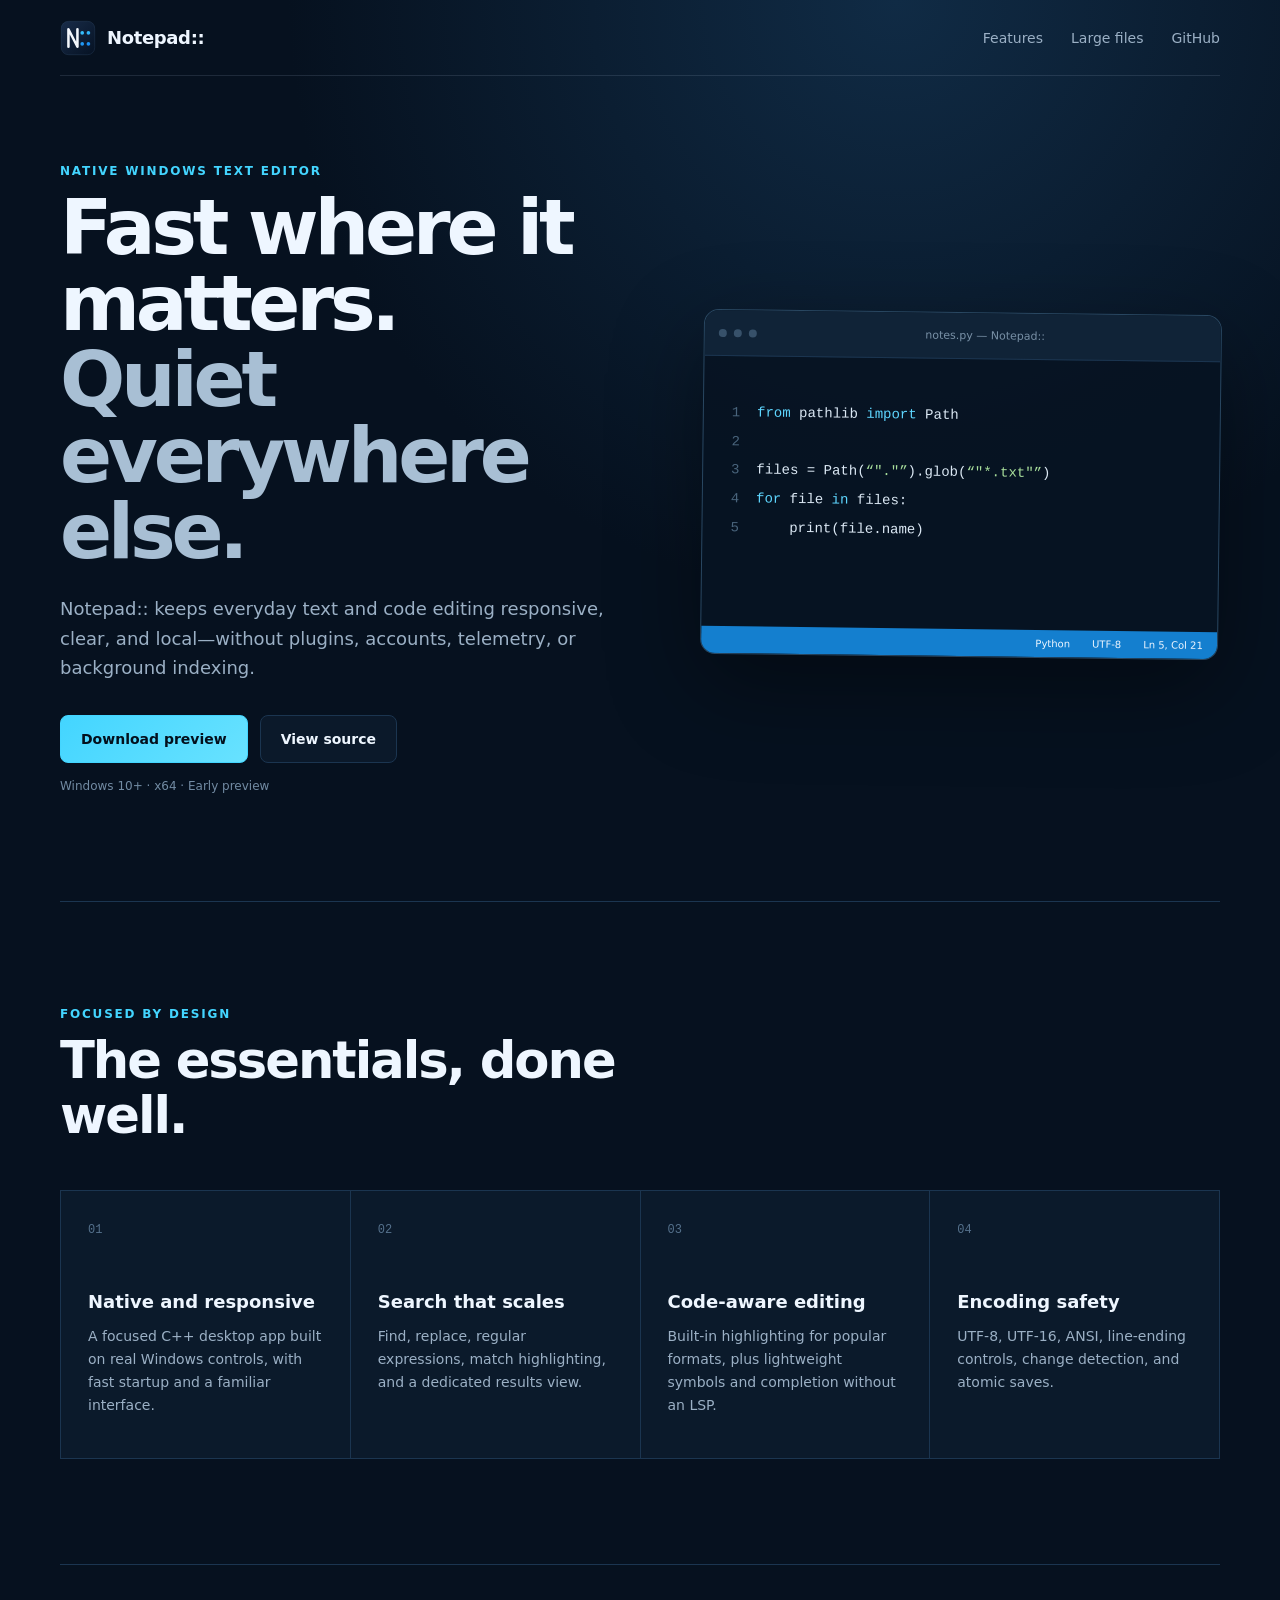
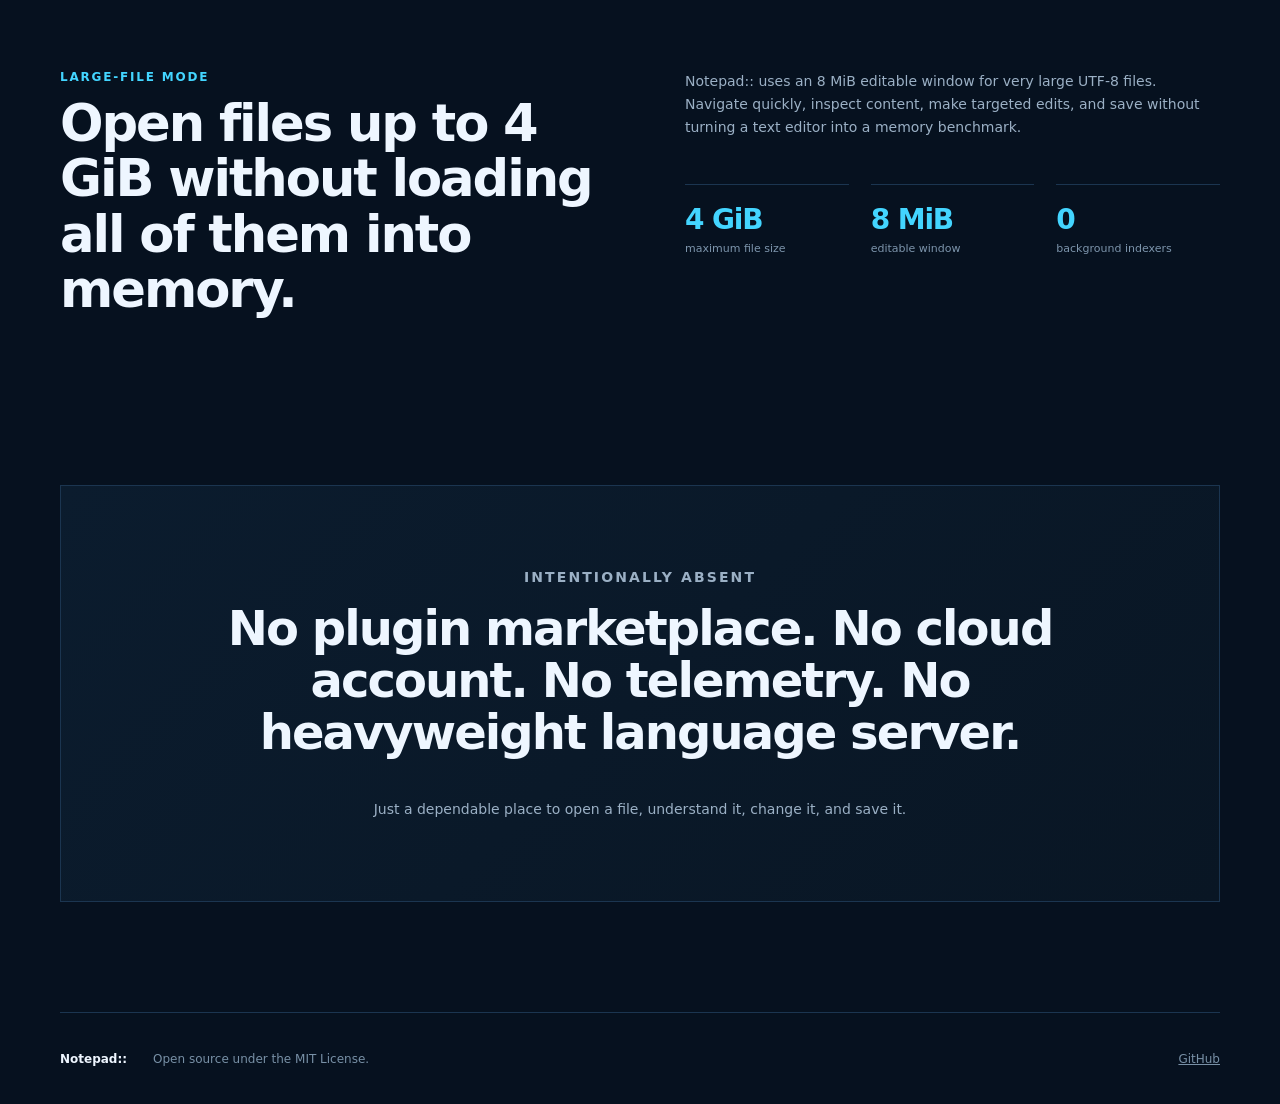
==== site/index.html @ c7d8ff32 "docs: publish Notepad Colon website" ====
<!doctype html>
<html lang="en">
<head>
  <meta charset="utf-8">
  <meta name="viewport" content="width=device-width, initial-scale=1">
  <meta name="description" content="Notepad:: is a fast, focused native text and code editor for Windows.">
  <meta name="theme-color" content="#081525">
  <title>Notepad:: — A fast, focused editor for Windows</title>
  <link rel="icon" href="assets/notepad-colon-icon.svg" type="image/svg+xml">
  <link rel="stylesheet" href="styles.css">
</head>
<body>
  <header class="site-header">
    <a class="brand" href="#top" aria-label="Notepad Colon home">
      <img src="assets/notepad-colon-icon.svg" alt="" width="36" height="36">
      <span>Notepad::</span>
    </a>
    <nav aria-label="Primary navigation">
      <a href="#features">Features</a>
      <a href="#large-files">Large files</a>
      <a href="https://github.com/mwfl/notepad-colon">GitHub</a>
    </nav>
  </header>

  <main id="top">
    <section class="hero">
      <div class="hero-copy">
        <p class="eyebrow">Native Windows text editor</p>
        <h1>Fast where it matters.<br><span>Quiet everywhere else.</span></h1>
        <p class="lede">Notepad:: keeps everyday text and code editing responsive, clear, and local—without plugins, accounts, telemetry, or background indexing.</p>
        <div class="actions">
          <a class="button primary" href="https://github.com/mwfl/notepad-colon/releases/tag/v0.1.0-beta.1">Download preview</a>
          <a class="button secondary" href="https://github.com/mwfl/notepad-colon">View source</a>
        </div>
        <p class="platform">Windows 10+ · x64 · Early preview</p>
      </div>
      <div class="editor-card" aria-label="Notepad Colon product highlights">
        <div class="window-bar"><i></i><i></i><i></i><span>notes.py — Notepad::</span></div>
        <pre aria-hidden="true"><code><b>1</b>  <em>from</em> pathlib <em>import</em> Path
<b>2</b>
<b>3</b>  files = Path(<q>"."</q>).glob(<q>"*.txt"</q>)
<b>4</b>  <em>for</em> file <em>in</em> files:
<b>5</b>      print(file.name)</code></pre>
        <div class="status"><span>Python</span><span>UTF-8</span><span>Ln 5, Col 21</span></div>
      </div>
    </section>

    <section class="features" id="features" aria-labelledby="features-title">
      <div class="section-heading">
        <p class="eyebrow">Focused by design</p>
        <h2 id="features-title">The essentials, done well.</h2>
      </div>
      <div class="feature-grid">
        <article><span>01</span><h3>Native and responsive</h3><p>A focused C++ desktop app built on real Windows controls, with fast startup and a familiar interface.</p></article>
        <article><span>02</span><h3>Search that scales</h3><p>Find, replace, regular expressions, match highlighting, and a dedicated results view.</p></article>
        <article><span>03</span><h3>Code-aware editing</h3><p>Built-in highlighting for popular formats, plus lightweight symbols and completion without an LSP.</p></article>
        <article><span>04</span><h3>Encoding safety</h3><p>UTF-8, UTF-16, ANSI, line-ending controls, change detection, and atomic saves.</p></article>
      </div>
    </section>

    <section class="large-files" id="large-files">
      <div>
        <p class="eyebrow">Large-file mode</p>
        <h2>Open files up to 4 GiB without loading all of them into memory.</h2>
      </div>
      <div class="large-file-copy">
        <p>Notepad:: uses an 8 MiB editable window for very large UTF-8 files. Navigate quickly, inspect content, make targeted edits, and save without turning a text editor into a memory benchmark.</p>
        <dl>
          <div><dt>4 GiB</dt><dd>maximum file size</dd></div>
          <div><dt>8 MiB</dt><dd>editable window</dd></div>
          <div><dt>0</dt><dd>background indexers</dd></div>
        </dl>
      </div>
    </section>

    <section class="promise">
      <p class="eyebrow">Intentionally absent</p>
      <h2>No plugin marketplace. No cloud account. No telemetry. No heavyweight language server.</h2>
      <p>Just a dependable place to open a file, understand it, change it, and save it.</p>
    </section>
  </main>

  <footer>
    <span>Notepad::</span>
    <span>Open source under the MIT License.</span>
    <a href="https://github.com/mwfl/notepad-colon">GitHub</a>
  </footer>
</body>
</html>
---- site/styles.css ----
:root {
  color-scheme: dark;
  --bg: #06111f;
  --panel: #0b1a2b;
  --line: #1b3550;
  --text: #eef6ff;
  --muted: #9bb0c5;
  --accent: #43d5ff;
  --accent-2: #1689f4;
  font-family: Inter, "Segoe UI", system-ui, sans-serif;
}

* { box-sizing: border-box; }
html { scroll-behavior: smooth; }
body { margin: 0; background: radial-gradient(circle at 70% 0, #102b45 0, var(--bg) 38rem); color: var(--text); }
a { color: inherit; }
.site-header, main, footer { width: min(1160px, calc(100% - 40px)); margin-inline: auto; }
.site-header { min-height: 76px; display: flex; align-items: center; justify-content: space-between; border-bottom: 1px solid rgba(155,176,197,.16); }
.brand { display: flex; align-items: center; gap: 11px; text-decoration: none; font-size: 18px; font-weight: 700; letter-spacing: -.02em; }
.brand img { border-radius: 9px; }
nav { display: flex; gap: 28px; }
nav a { color: var(--muted); text-decoration: none; font-size: 14px; }
nav a:hover, footer a:hover { color: var(--accent); }
.hero { min-height: 650px; display: grid; grid-template-columns: 1.05fr .95fr; align-items: center; gap: 70px; padding: 88px 0 96px; }
.eyebrow { color: var(--accent); text-transform: uppercase; letter-spacing: .15em; font-size: 12px; font-weight: 700; }
h1, h2, h3, p { margin-top: 0; }
h1 { margin-bottom: 24px; font-size: clamp(48px, 6vw, 78px); line-height: .99; letter-spacing: -.055em; }
h1 span { color: #a8bfd4; }
.lede { max-width: 650px; color: var(--muted); font-size: 18px; line-height: 1.65; }
.actions { display: flex; gap: 12px; margin-top: 32px; }
.button { display: inline-flex; align-items: center; justify-content: center; min-height: 48px; padding: 0 20px; border: 1px solid var(--line); border-radius: 8px; text-decoration: none; font-size: 14px; font-weight: 700; }
.button.primary { color: #03101d; border-color: var(--accent); background: linear-gradient(135deg, var(--accent), #68e2ff); }
.button.secondary { background: rgba(13,29,47,.72); }
.button:hover { transform: translateY(-1px); filter: brightness(1.06); }
.platform { margin-top: 16px; color: #728ba3; font-size: 12px; }
.editor-card { overflow: hidden; border: 1px solid #294761; border-radius: 15px; background: rgba(7,20,34,.94); box-shadow: 0 30px 90px rgba(0,0,0,.4); transform: rotate(.7deg); }
.window-bar { height: 46px; display: flex; align-items: center; gap: 7px; padding: 0 14px; background: #102337; border-bottom: 1px solid var(--line); color: #7890a6; font-size: 11px; }
.window-bar i { width: 8px; height: 8px; border-radius: 50%; background: #37516a; }
.window-bar span { margin-left: auto; margin-right: auto; }
pre { min-height: 270px; margin: 0; padding: 42px 28px; color: #dce9f5; font: 14px/2.05 Consolas, monospace; }
pre b { color: #49647c; font-weight: 400; } pre em { color: #5ed6ff; font-style: normal; } pre q { color: #a9df9c; }
.status { display: flex; justify-content: flex-end; gap: 22px; padding: 8px 14px; background: #147fcf; font-size: 10px; }
.features { padding: 105px 0; border-top: 1px solid var(--line); }
.section-heading { max-width: 560px; margin-bottom: 46px; }
h2 { font-size: clamp(34px, 4vw, 53px); line-height: 1.08; letter-spacing: -.04em; }
.feature-grid { display: grid; grid-template-columns: repeat(4, 1fr); gap: 1px; background: var(--line); border: 1px solid var(--line); }
.feature-grid article { min-height: 265px; padding: 27px; background: var(--panel); }
.feature-grid article > span { color: #55718c; font: 12px Consolas, monospace; }
h3 { margin: 54px 0 13px; font-size: 18px; }
.feature-grid p, .large-file-copy > p, .promise > p { color: var(--muted); line-height: 1.65; font-size: 14px; }
.large-files { display: grid; grid-template-columns: 1fr 1fr; gap: 90px; padding: 105px 0; border-top: 1px solid var(--line); }
dl { display: grid; grid-template-columns: repeat(3, 1fr); gap: 22px; margin: 45px 0 0; }
dl div { border-top: 1px solid var(--line); padding-top: 18px; }
dt { color: var(--accent); font-size: 28px; font-weight: 700; letter-spacing: -.04em; }
dd { margin: 6px 0 0; color: #7d95ac; font-size: 11px; }
.promise { margin: 20px 0 110px; padding: 80px; border: 1px solid var(--line); background: linear-gradient(135deg, #0b1c2e, #091624); text-align: center; }
.promise h2 { max-width: 900px; margin-inline: auto; font-size: clamp(30px, 4vw, 48px); }
.promise > p:last-child { margin-bottom: 0; }
footer { min-height: 92px; display: flex; align-items: center; gap: 26px; border-top: 1px solid var(--line); color: #7890a6; font-size: 12px; }
footer span:first-child { color: var(--text); font-weight: 700; } footer a { margin-left: auto; }

@media (max-width: 850px) {
  .hero { grid-template-columns: 1fr; gap: 52px; padding-top: 70px; }
  .feature-grid { grid-template-columns: 1fr 1fr; }
  .large-files { grid-template-columns: 1fr; gap: 30px; }
  .promise { padding: 55px 28px; }
}

@media (max-width: 560px) {
  .site-header, main, footer { width: min(100% - 28px, 1160px); }
  nav a:not(:last-child) { display: none; }
  h1 { font-size: 45px; }
  .actions { align-items: stretch; flex-direction: column; }
  .feature-grid { grid-template-columns: 1fr; }
  .feature-grid article { min-height: 210px; }
  .editor-card { transform: none; }
  pre { padding: 30px 18px; font-size: 11px; }
  dl { gap: 12px; }
  dt { font-size: 22px; }
  footer { flex-wrap: wrap; padding: 24px 0; } footer a { margin-left: 0; }
}

@media (prefers-reduced-motion: reduce) { html { scroll-behavior: auto; } .button:hover { transform: none; } }
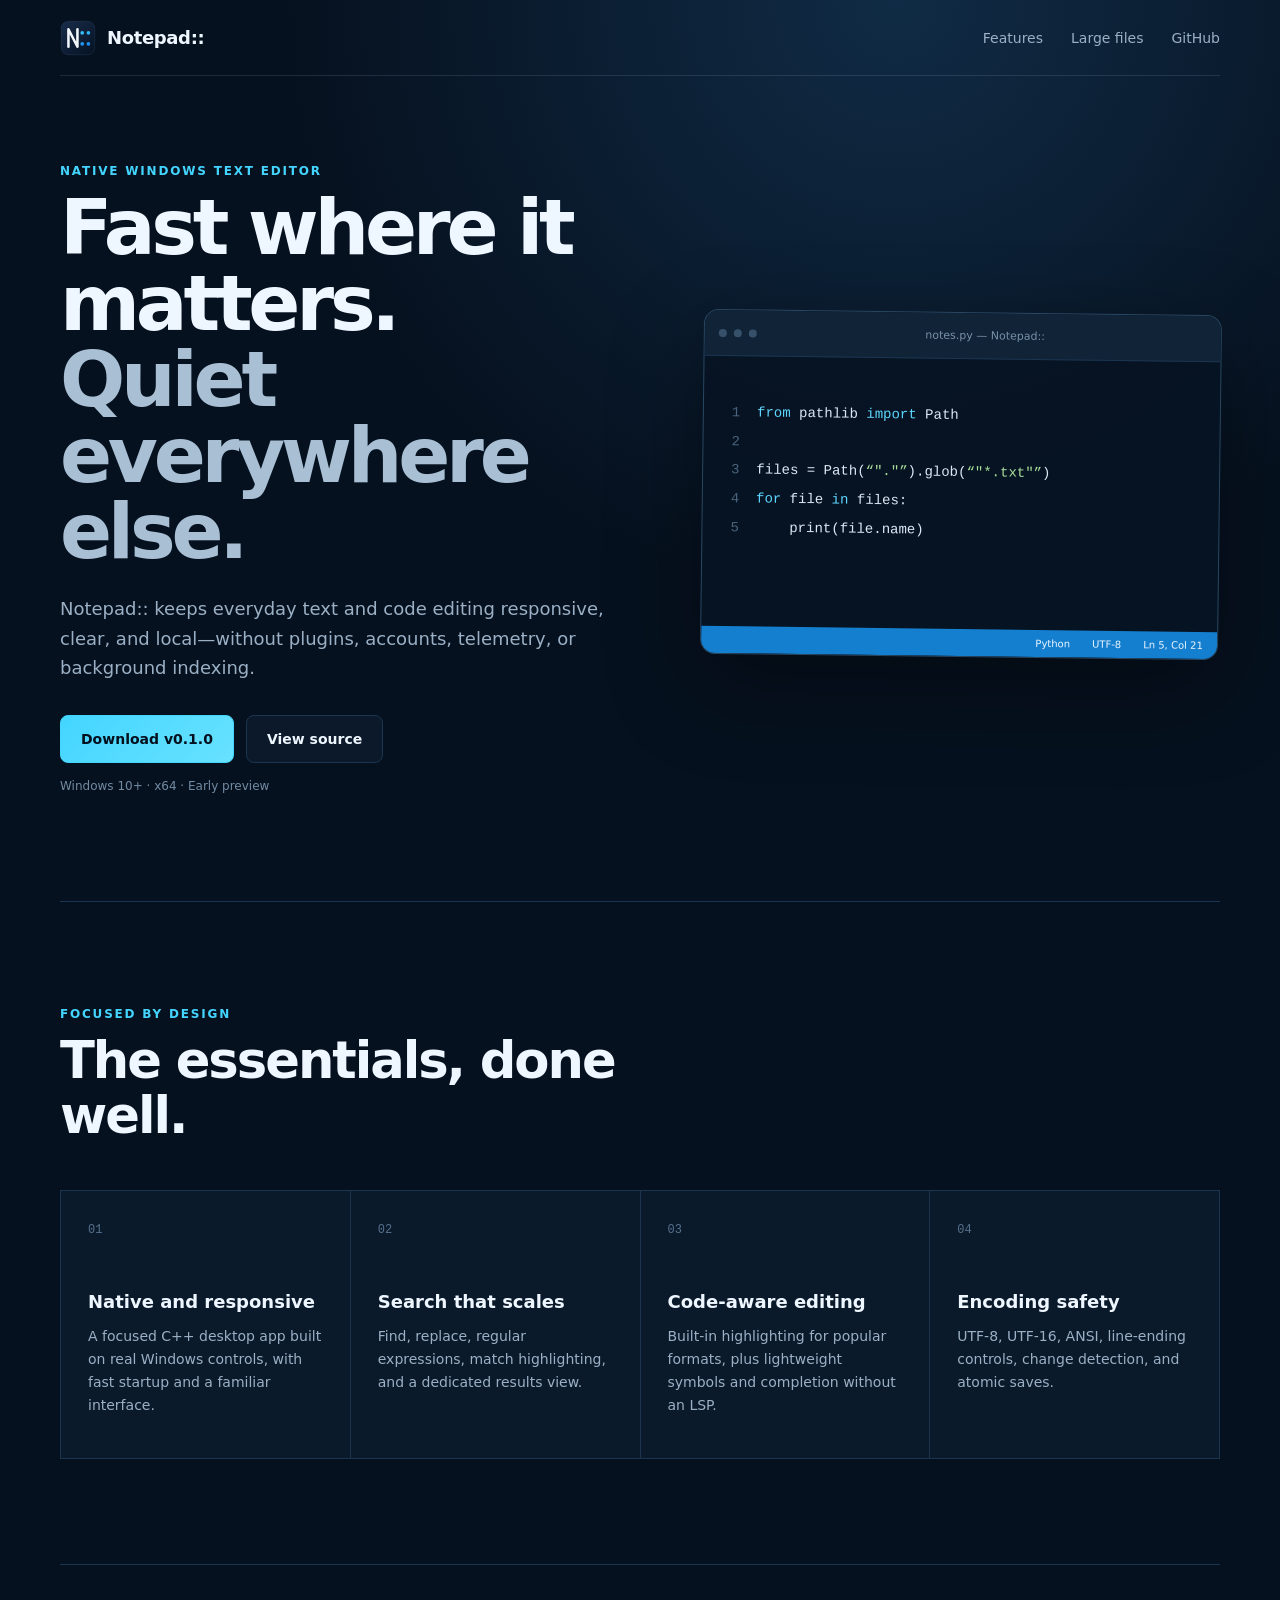
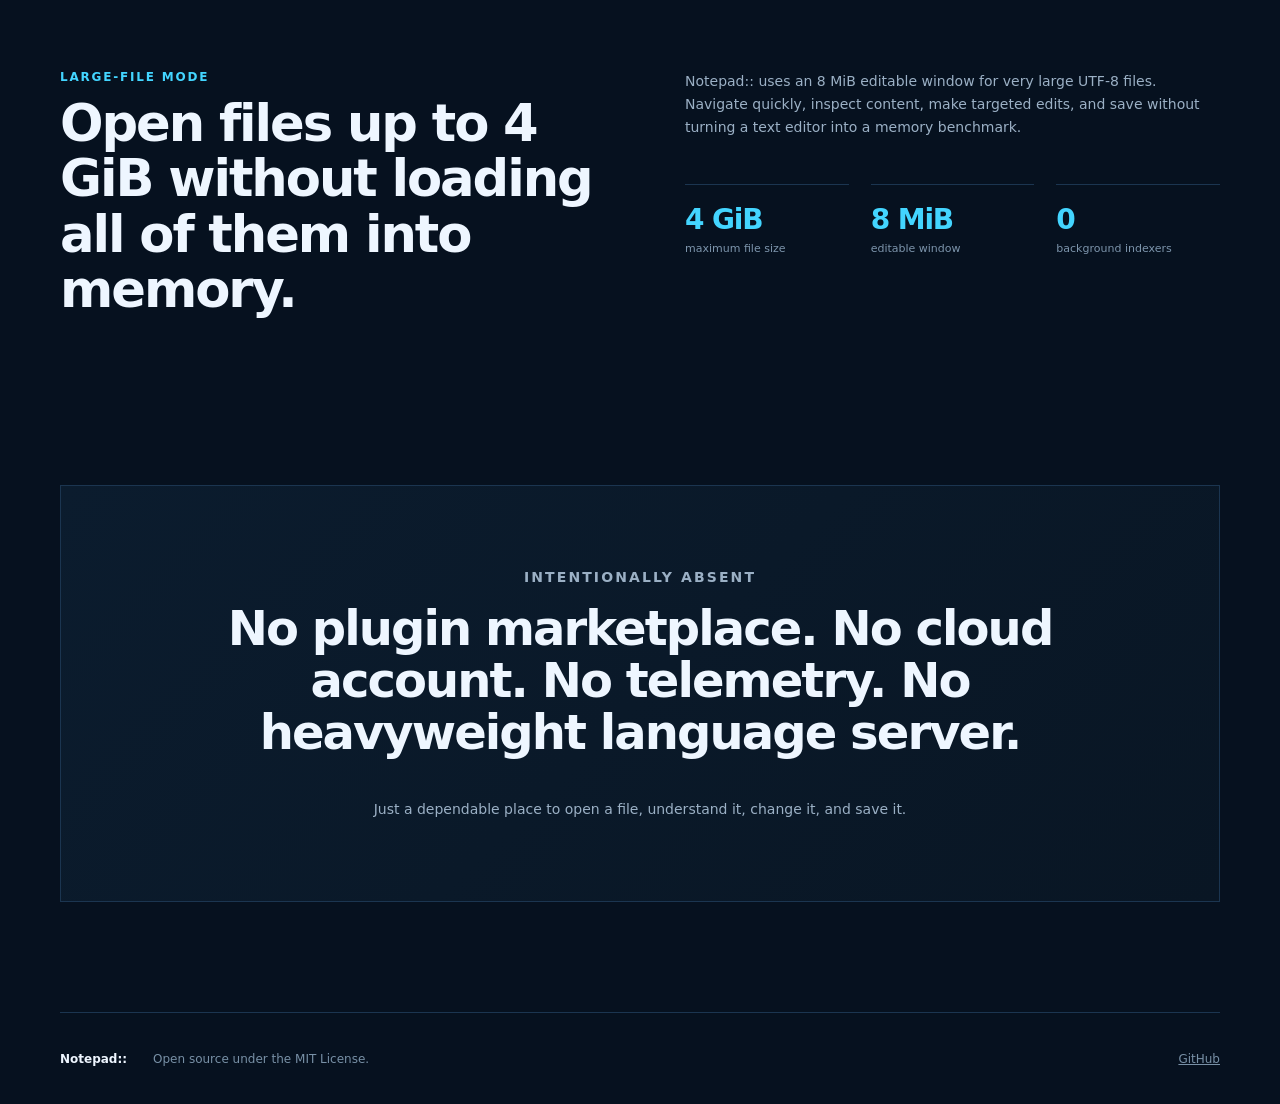
==== commit 1646521a: "reset public version baseline to 0.1.0" ====
--- a/site/index.html
+++ b/site/index.html
@@ -29,7 +29,7 @@
         <h1>Fast where it matters.<br><span>Quiet everywhere else.</span></h1>
         <p class="lede">Notepad:: keeps everyday text and code editing responsive, clear, and local—without plugins, accounts, telemetry, or background indexing.</p>
         <div class="actions">
-          <a class="button primary" href="https://github.com/mwfl/notepad-colon/releases/tag/v0.1.0-beta.1">Download preview</a>
+          <a class="button primary" href="https://github.com/mwfl/notepad-colon/releases/tag/v0.1.0">Download v0.1.0</a>
           <a class="button secondary" href="https://github.com/mwfl/notepad-colon">View source</a>
         </div>
         <p class="platform">Windows 10+ · x64 · Early preview</p>
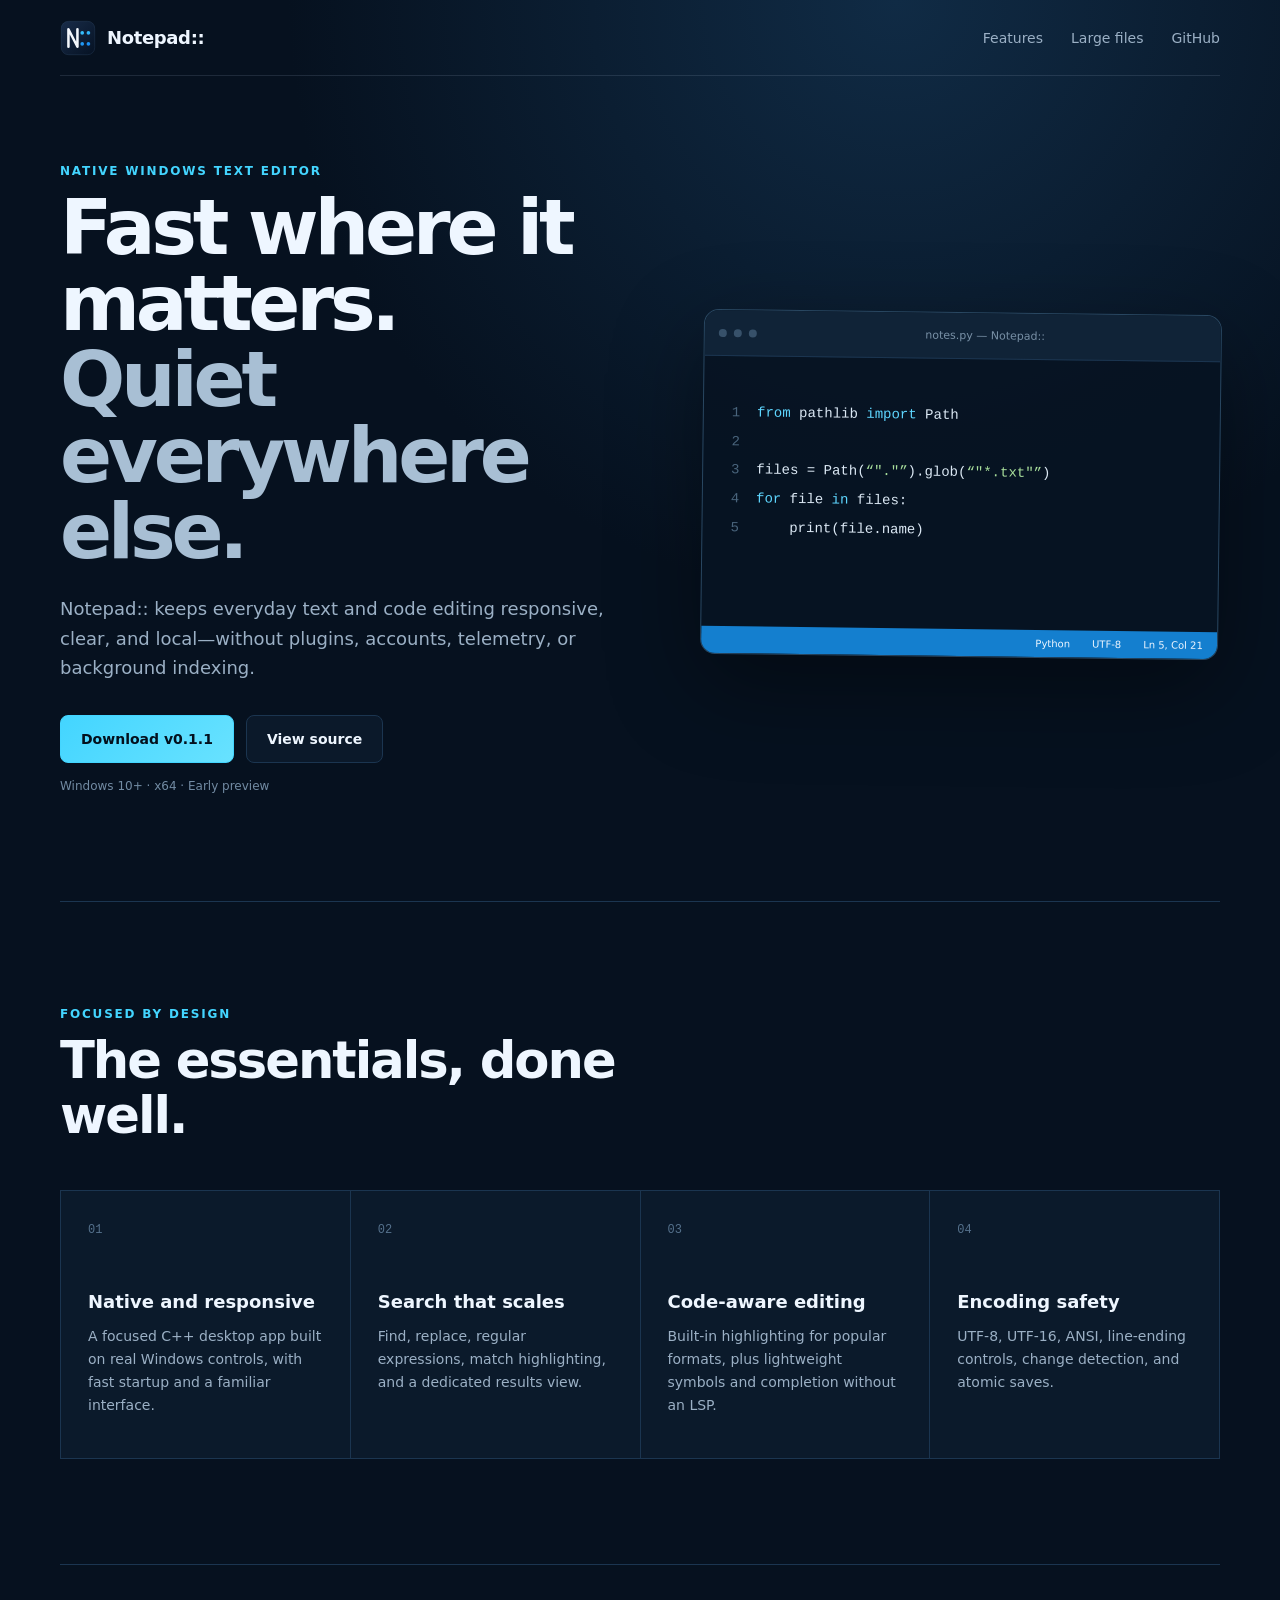
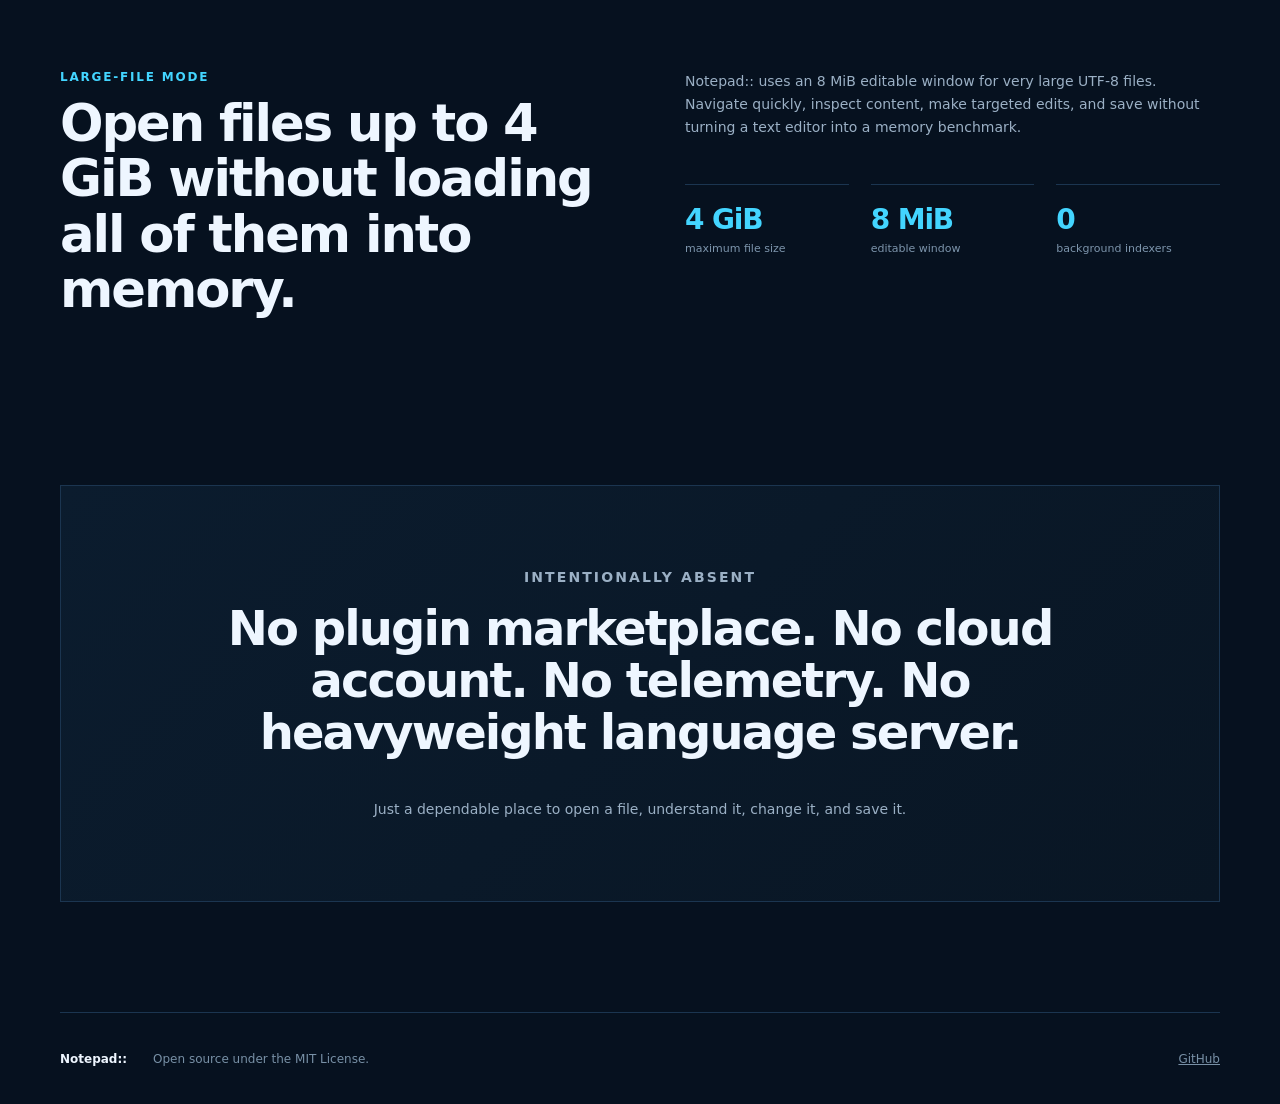
==== commit 443735cb: "release: publish Notepad Colon 0.1.1" ====
--- a/site/index.html
+++ b/site/index.html
@@ -29,7 +29,7 @@
         <h1>Fast where it matters.<br><span>Quiet everywhere else.</span></h1>
         <p class="lede">Notepad:: keeps everyday text and code editing responsive, clear, and local—without plugins, accounts, telemetry, or background indexing.</p>
         <div class="actions">
-          <a class="button primary" href="https://github.com/mwfl/notepad-colon/releases/tag/v0.1.0">Download v0.1.0</a>
+          <a class="button primary" href="https://github.com/mwfl/notepad-colon/releases/tag/v0.1.1">Download v0.1.1</a>
           <a class="button secondary" href="https://github.com/mwfl/notepad-colon">View source</a>
         </div>
         <p class="platform">Windows 10+ · x64 · Early preview</p>
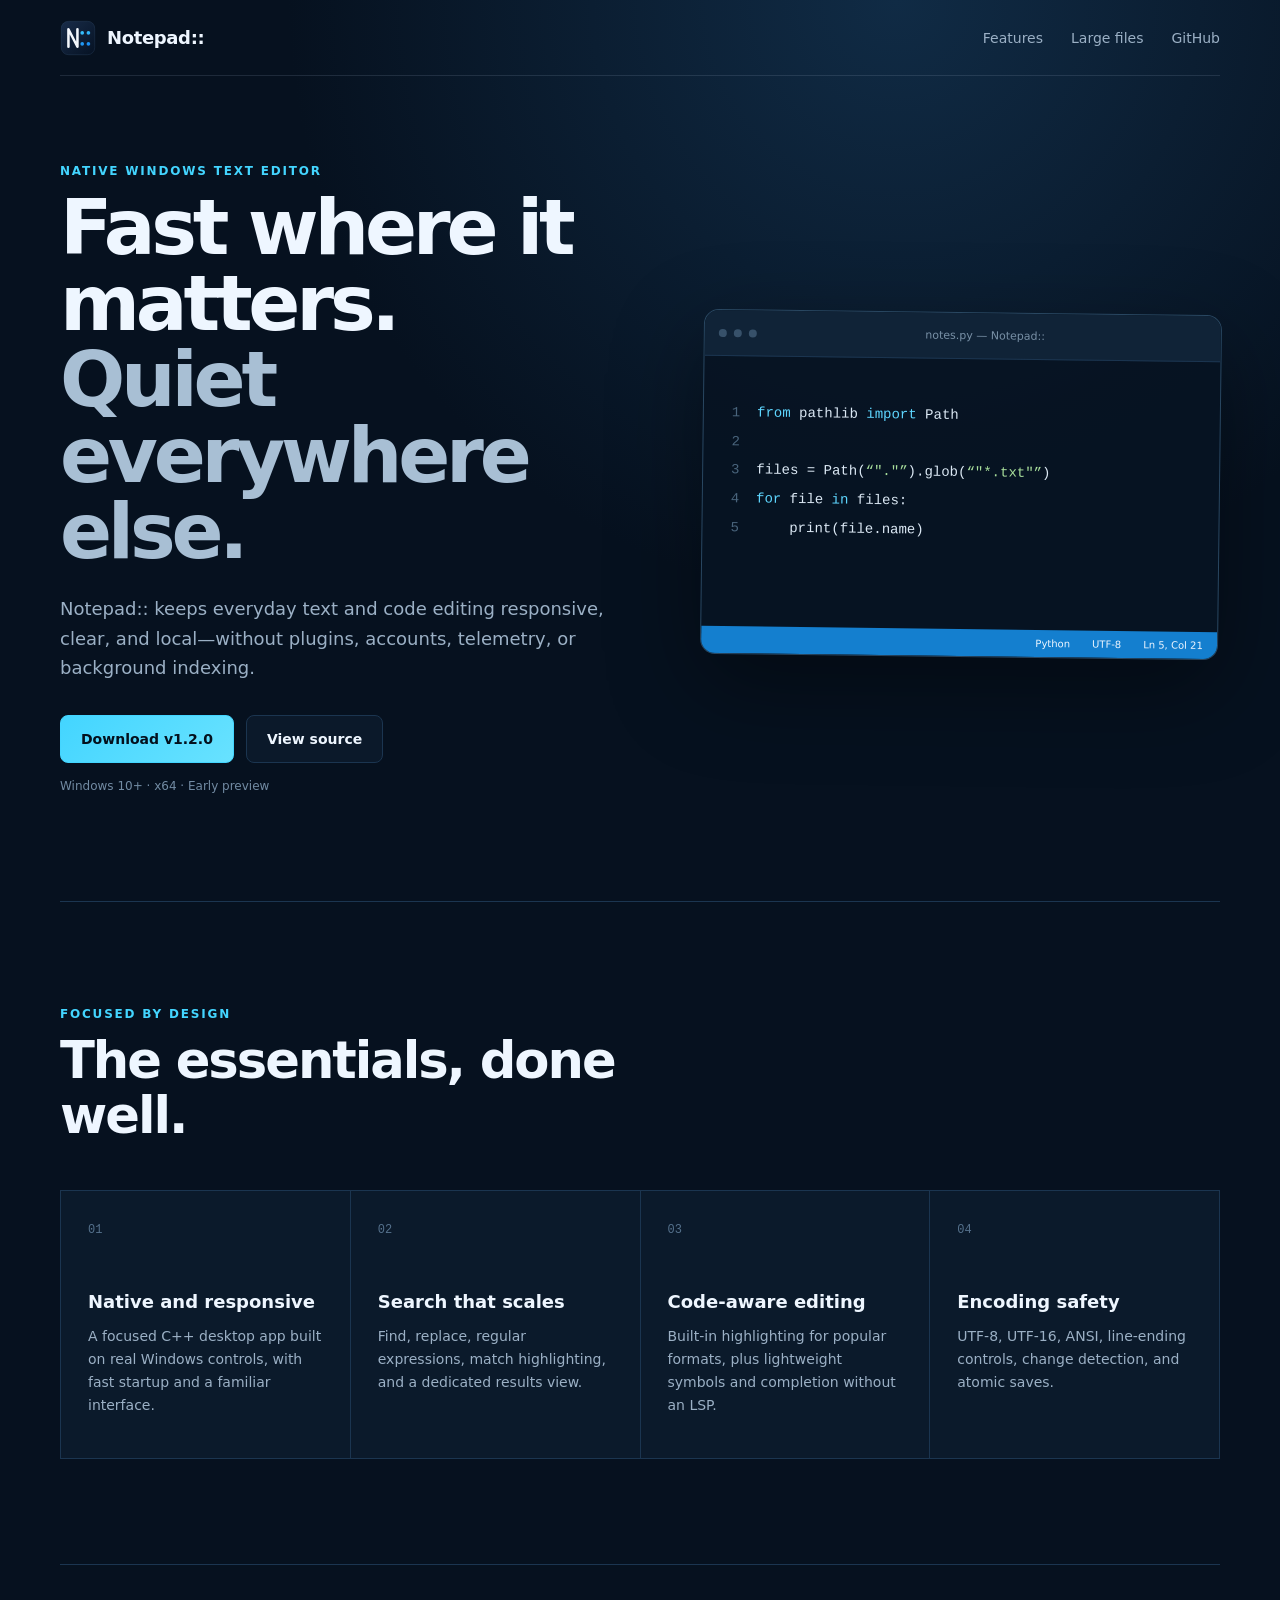
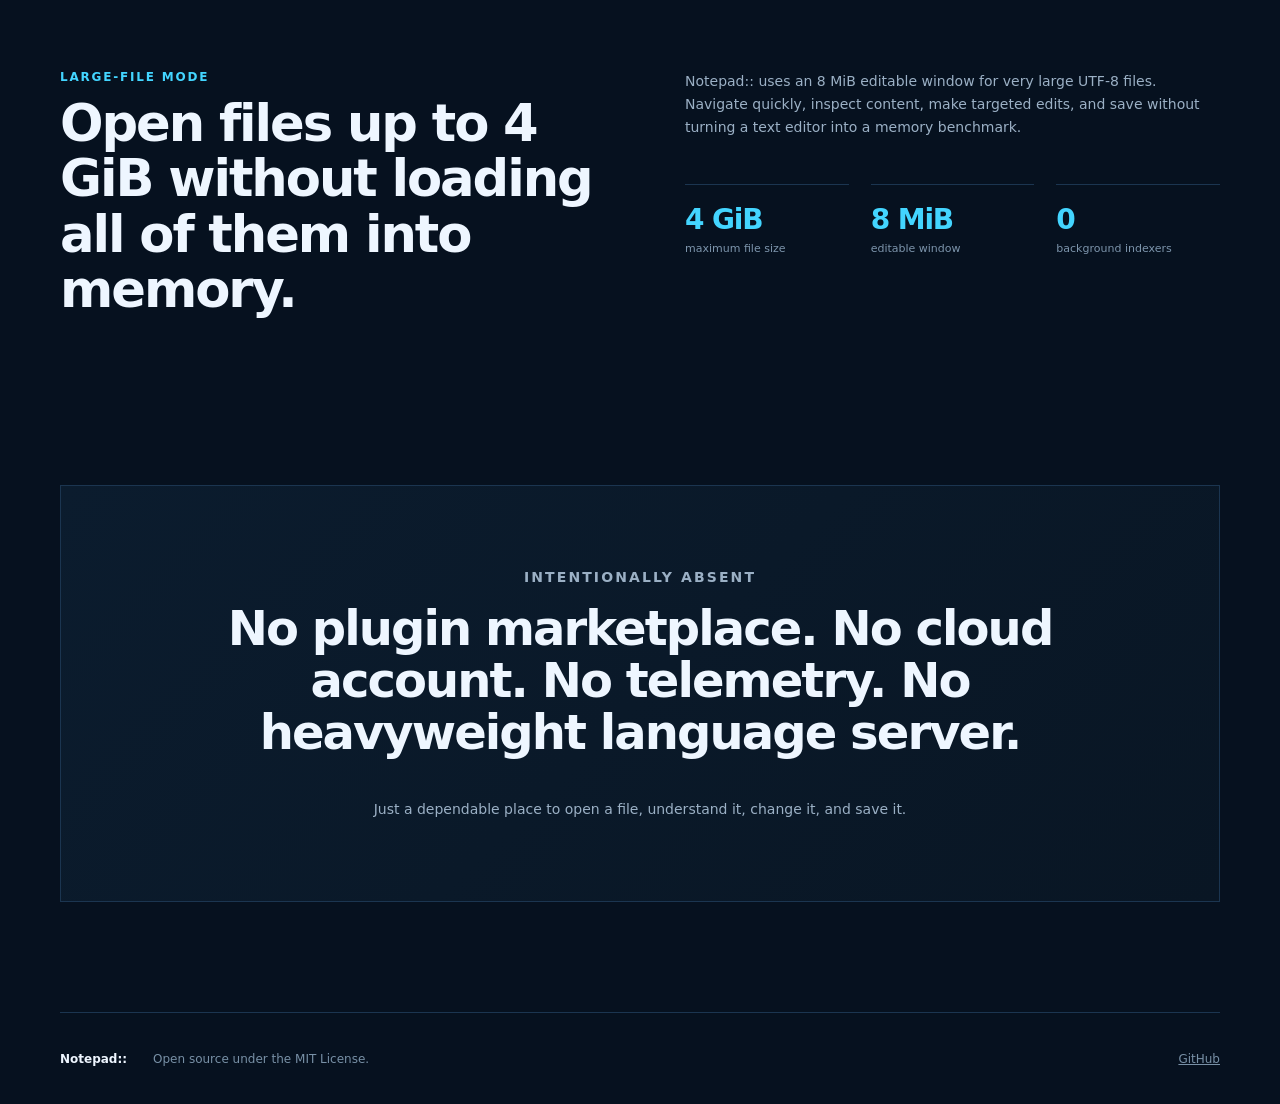
==== commit ea00310f: "release: publish Notepad Colon 1.2.0" ====
--- a/site/index.html
+++ b/site/index.html
@@ -29,7 +29,7 @@
         <h1>Fast where it matters.<br><span>Quiet everywhere else.</span></h1>
         <p class="lede">Notepad:: keeps everyday text and code editing responsive, clear, and local—without plugins, accounts, telemetry, or background indexing.</p>
         <div class="actions">
-          <a class="button primary" href="https://github.com/mwfl/notepad-colon/releases/tag/v0.1.1">Download v0.1.1</a>
+          <a class="button primary" href="https://github.com/mwfl/notepad-colon/releases/tag/v1.2.0">Download v1.2.0</a>
           <a class="button secondary" href="https://github.com/mwfl/notepad-colon">View source</a>
         </div>
         <p class="platform">Windows 10+ · x64 · Early preview</p>
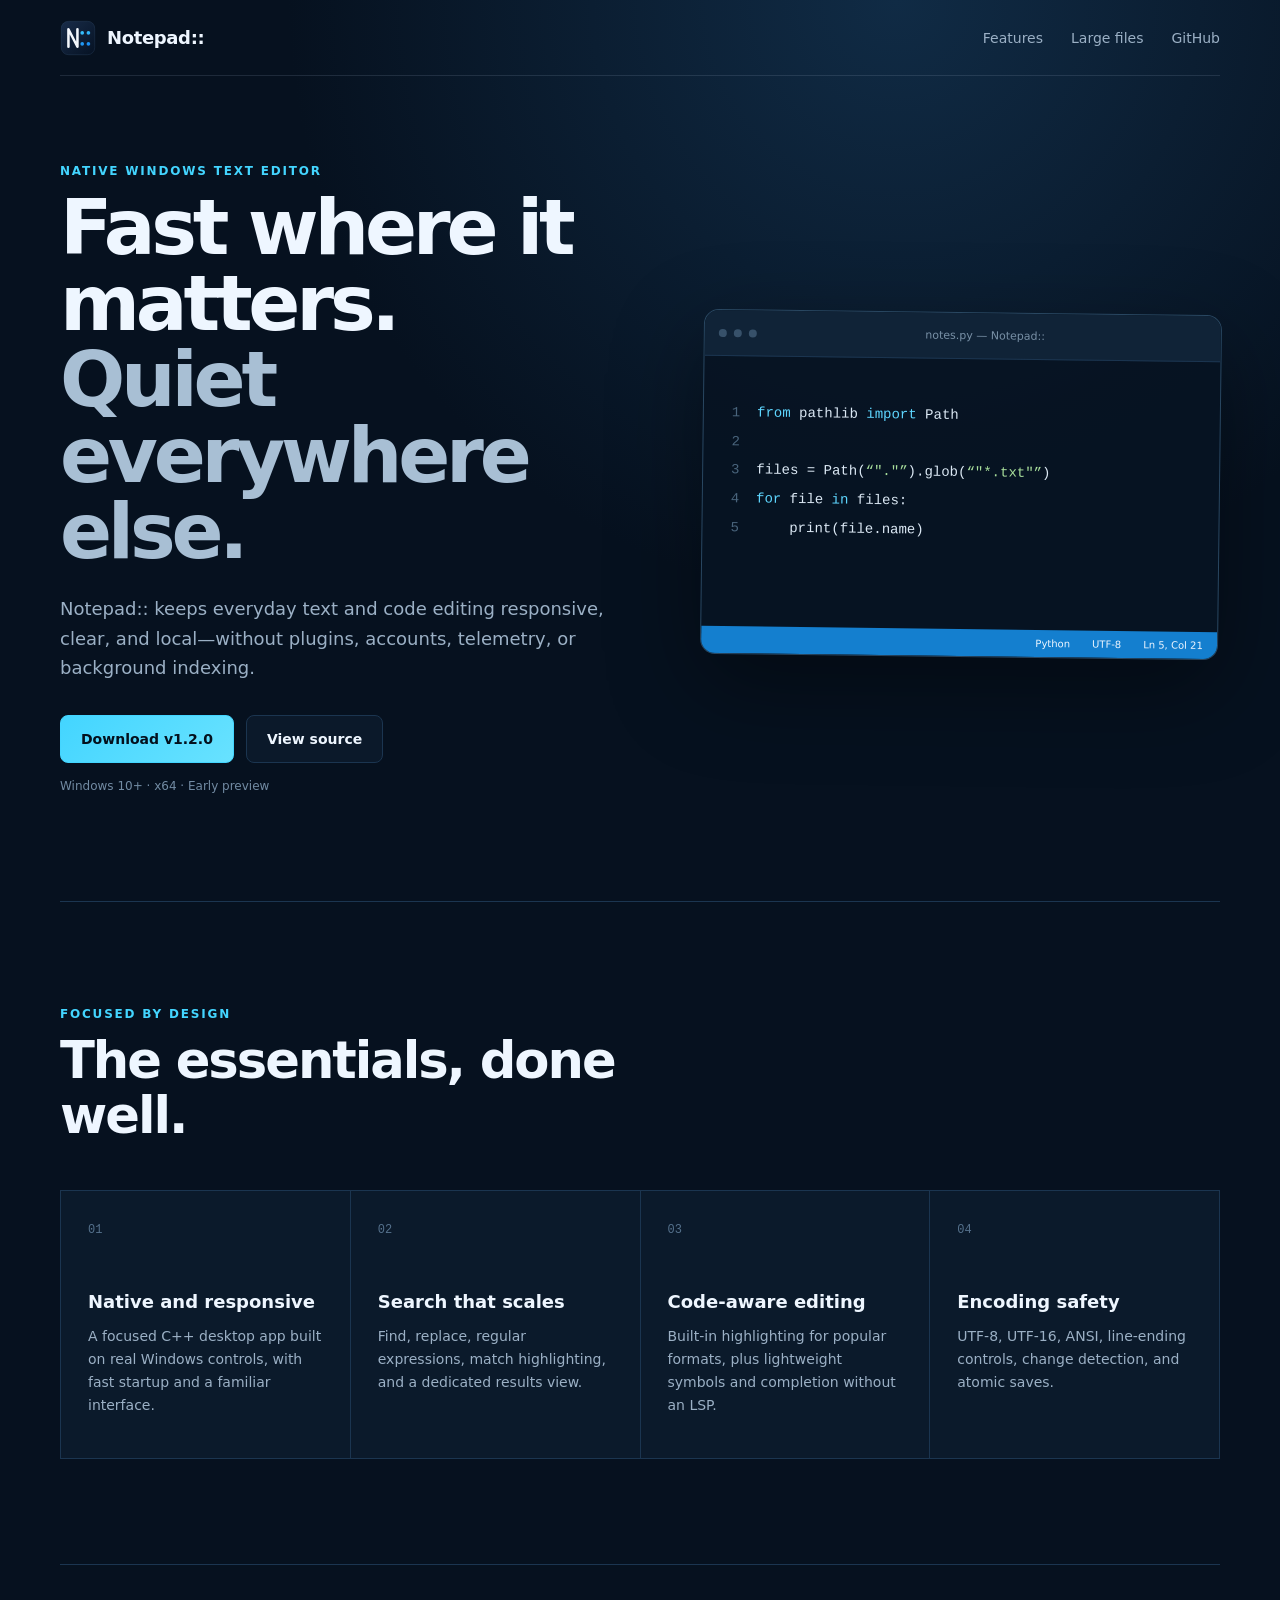
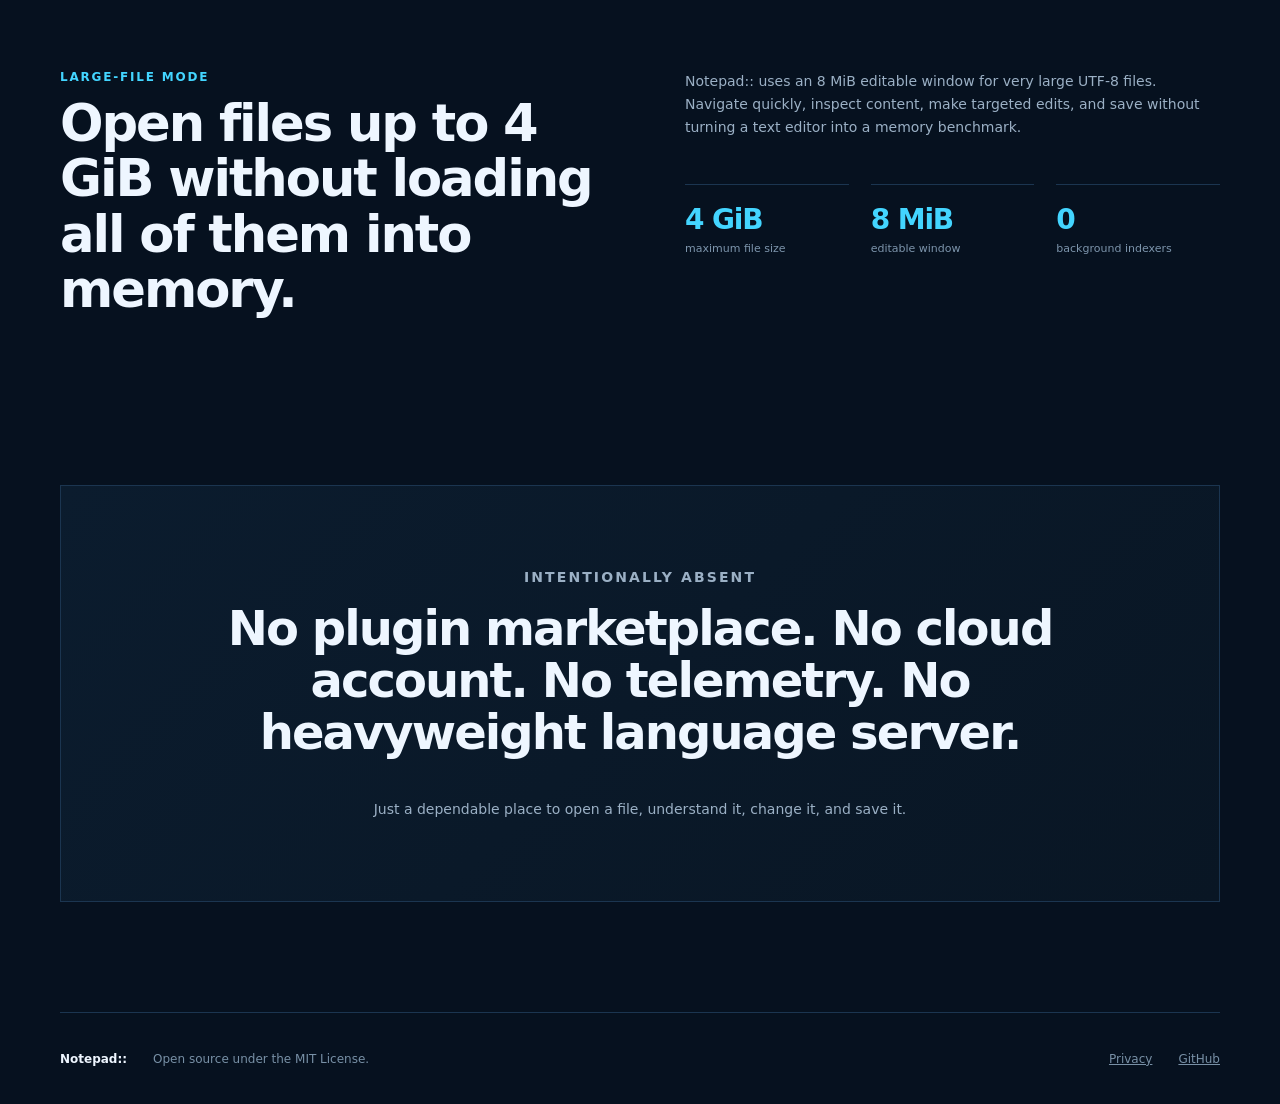
==== commit 50292496: "docs: add Notepad Colon privacy policy" ====
--- a/site/index.html
+++ b/site/index.html
@@ -83,6 +83,7 @@
   <footer>
     <span>Notepad::</span>
     <span>Open source under the MIT License.</span>
+    <a href="privacy.html">Privacy</a>
     <a href="https://github.com/mwfl/notepad-colon">GitHub</a>
   </footer>
 </body>
--- a/site/styles.css
+++ b/site/styles.css
@@ -57,7 +57,16 @@
 .promise h2 { max-width: 900px; margin-inline: auto; font-size: clamp(30px, 4vw, 48px); }
 .promise > p:last-child { margin-bottom: 0; }
 footer { min-height: 92px; display: flex; align-items: center; gap: 26px; border-top: 1px solid var(--line); color: #7890a6; font-size: 12px; }
-footer span:first-child { color: var(--text); font-weight: 700; } footer a { margin-left: auto; }
+footer span:first-child { color: var(--text); font-weight: 700; }
+footer a:first-of-type { margin-left: auto; }
+
+.policy-page { min-height: calc(100vh - 168px); padding: 90px 0 110px; }
+.policy-page article { max-width: 760px; }
+.policy-page h1 { margin-bottom: 12px; font-size: clamp(46px, 6vw, 72px); }
+.policy-page h2 { margin: 46px 0 14px; font-size: 27px; letter-spacing: -.025em; }
+.policy-page p { color: var(--muted); font-size: 16px; line-height: 1.75; }
+.policy-page .policy-updated { color: #728ba3; font-size: 13px; }
+.policy-page a { color: var(--accent); }
 
 @media (max-width: 850px) {
   .hero { grid-template-columns: 1fr; gap: 52px; padding-top: 70px; }
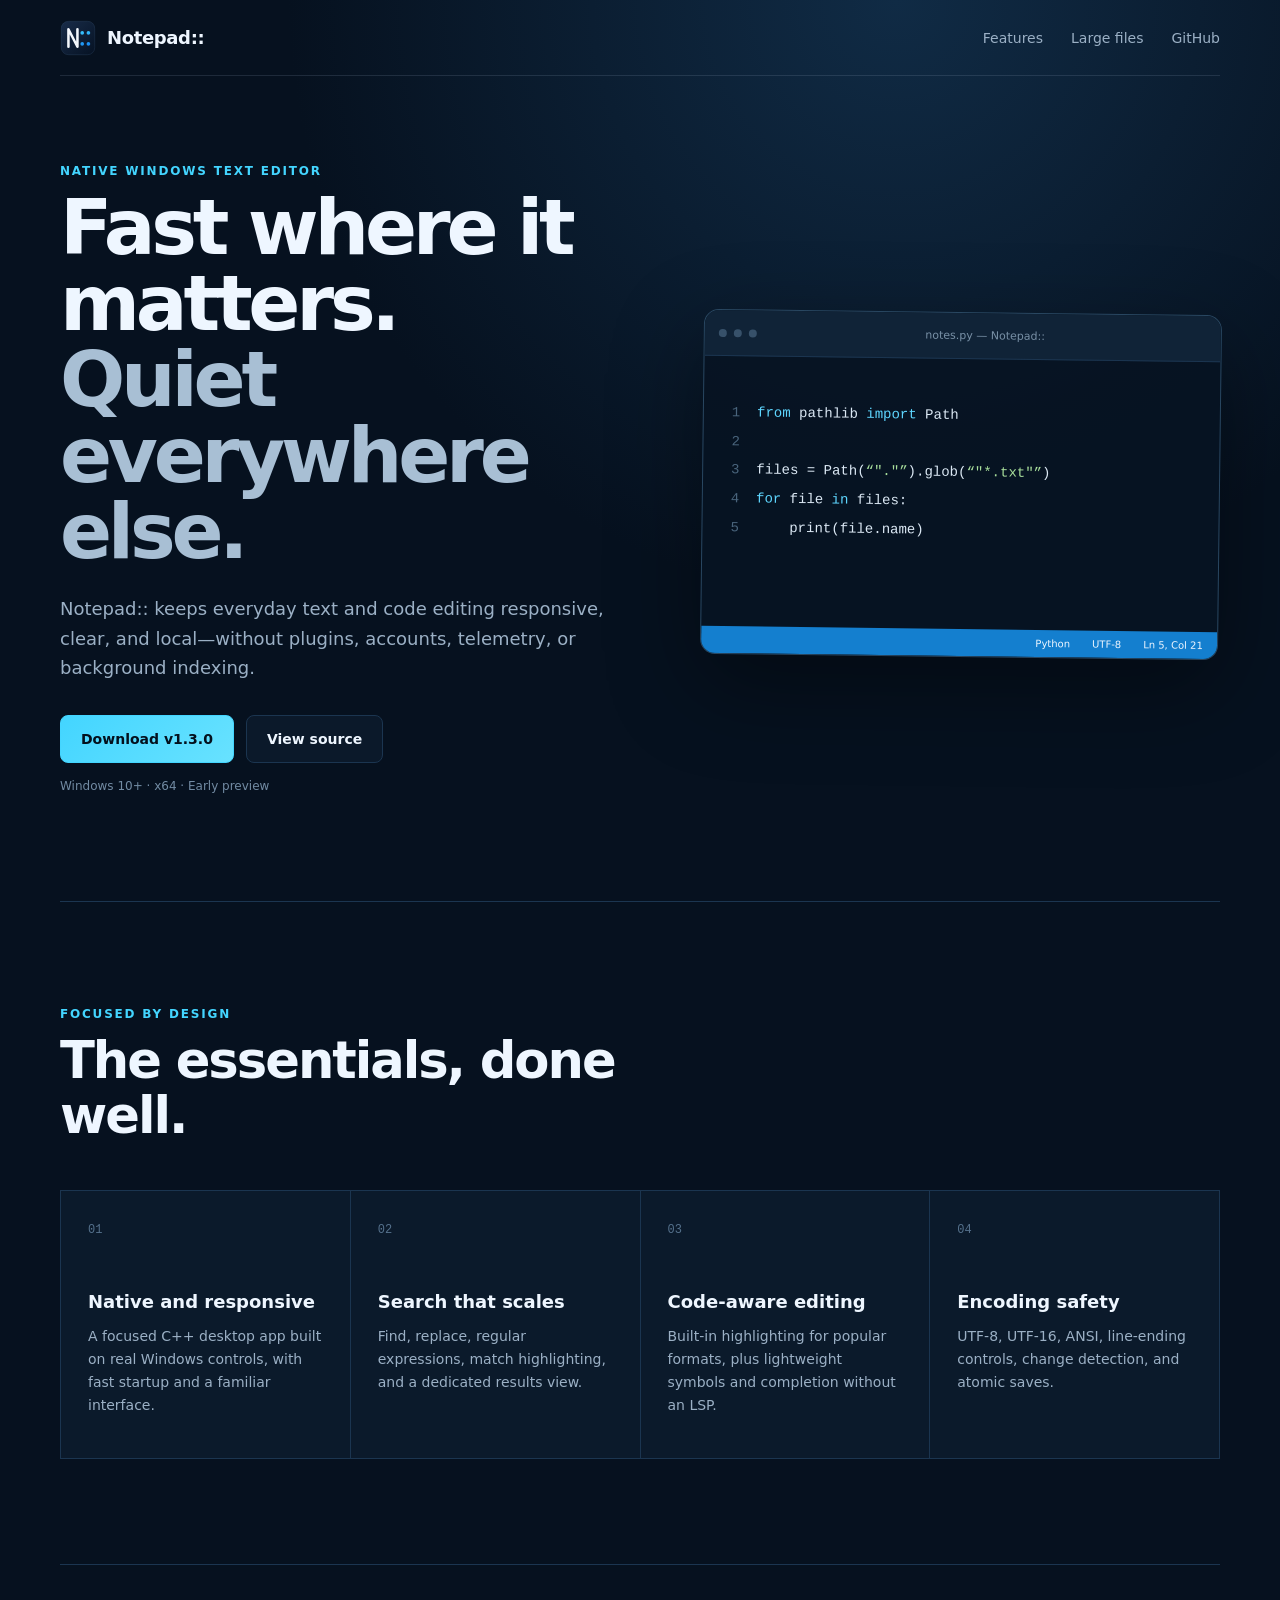
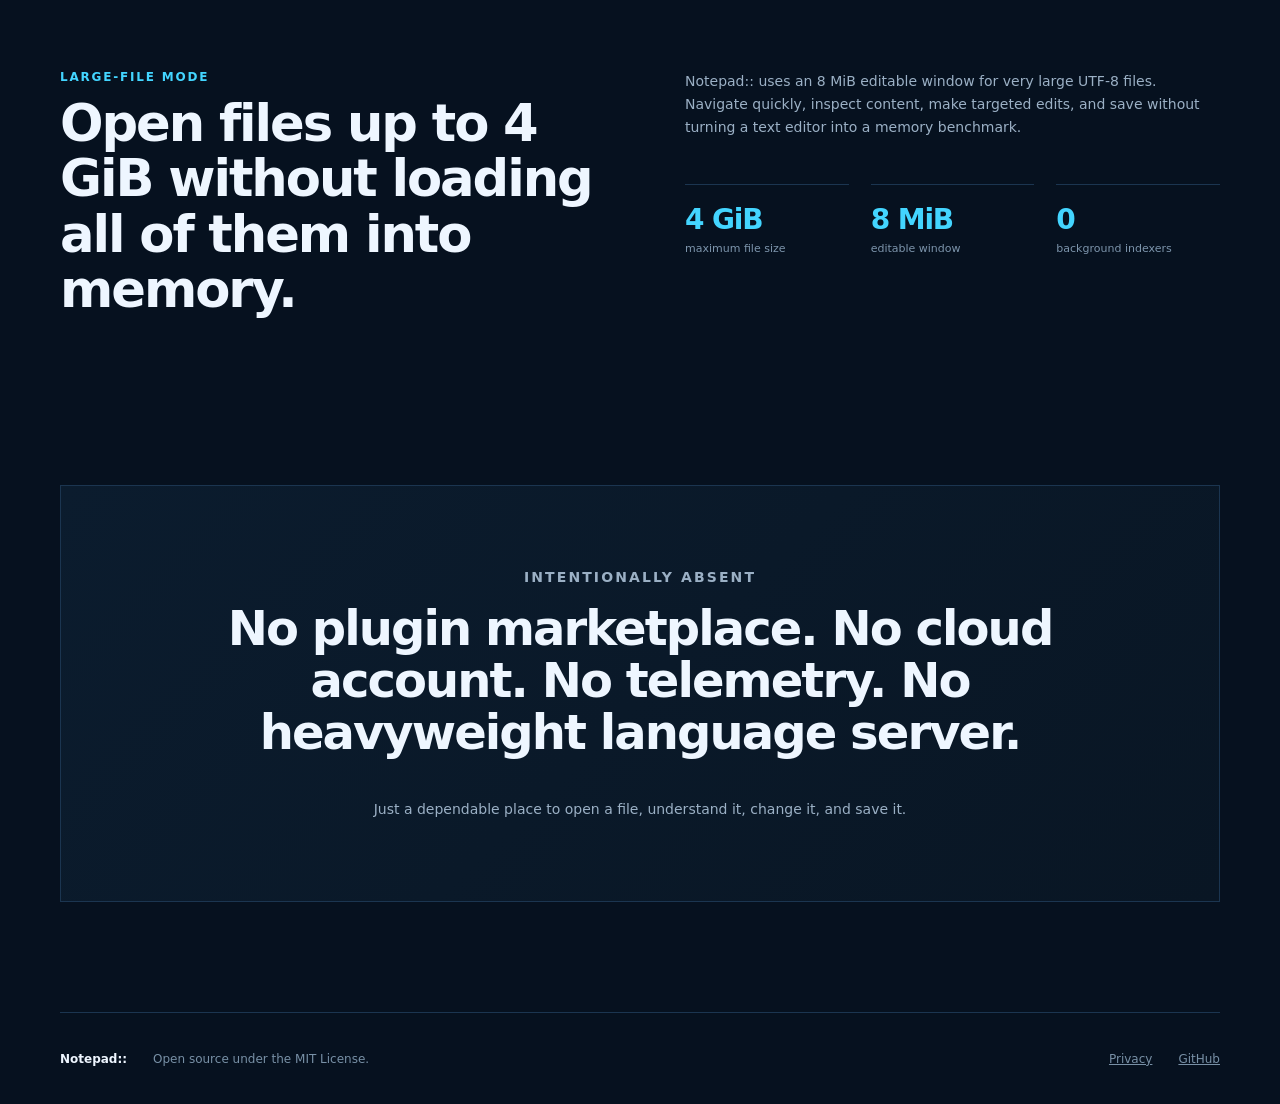
==== commit d9da4fbc: "release: prepare Notepad Colon 1.3.0 Co-Authored-By: Claude Fable 5.2 <noreply@anthropic.com>" ====
--- a/site/index.html
+++ b/site/index.html
@@ -29,7 +29,7 @@
         <h1>Fast where it matters.<br><span>Quiet everywhere else.</span></h1>
         <p class="lede">Notepad:: keeps everyday text and code editing responsive, clear, and local—without plugins, accounts, telemetry, or background indexing.</p>
         <div class="actions">
-          <a class="button primary" href="https://github.com/mwfl/notepad-colon/releases/tag/v1.2.0">Download v1.2.0</a>
+          <a class="button primary" href="https://github.com/mwfl/notepad-colon/releases/tag/v1.3.0">Download v1.3.0</a>
           <a class="button secondary" href="https://github.com/mwfl/notepad-colon">View source</a>
         </div>
         <p class="platform">Windows 10+ · x64 · Early preview</p>
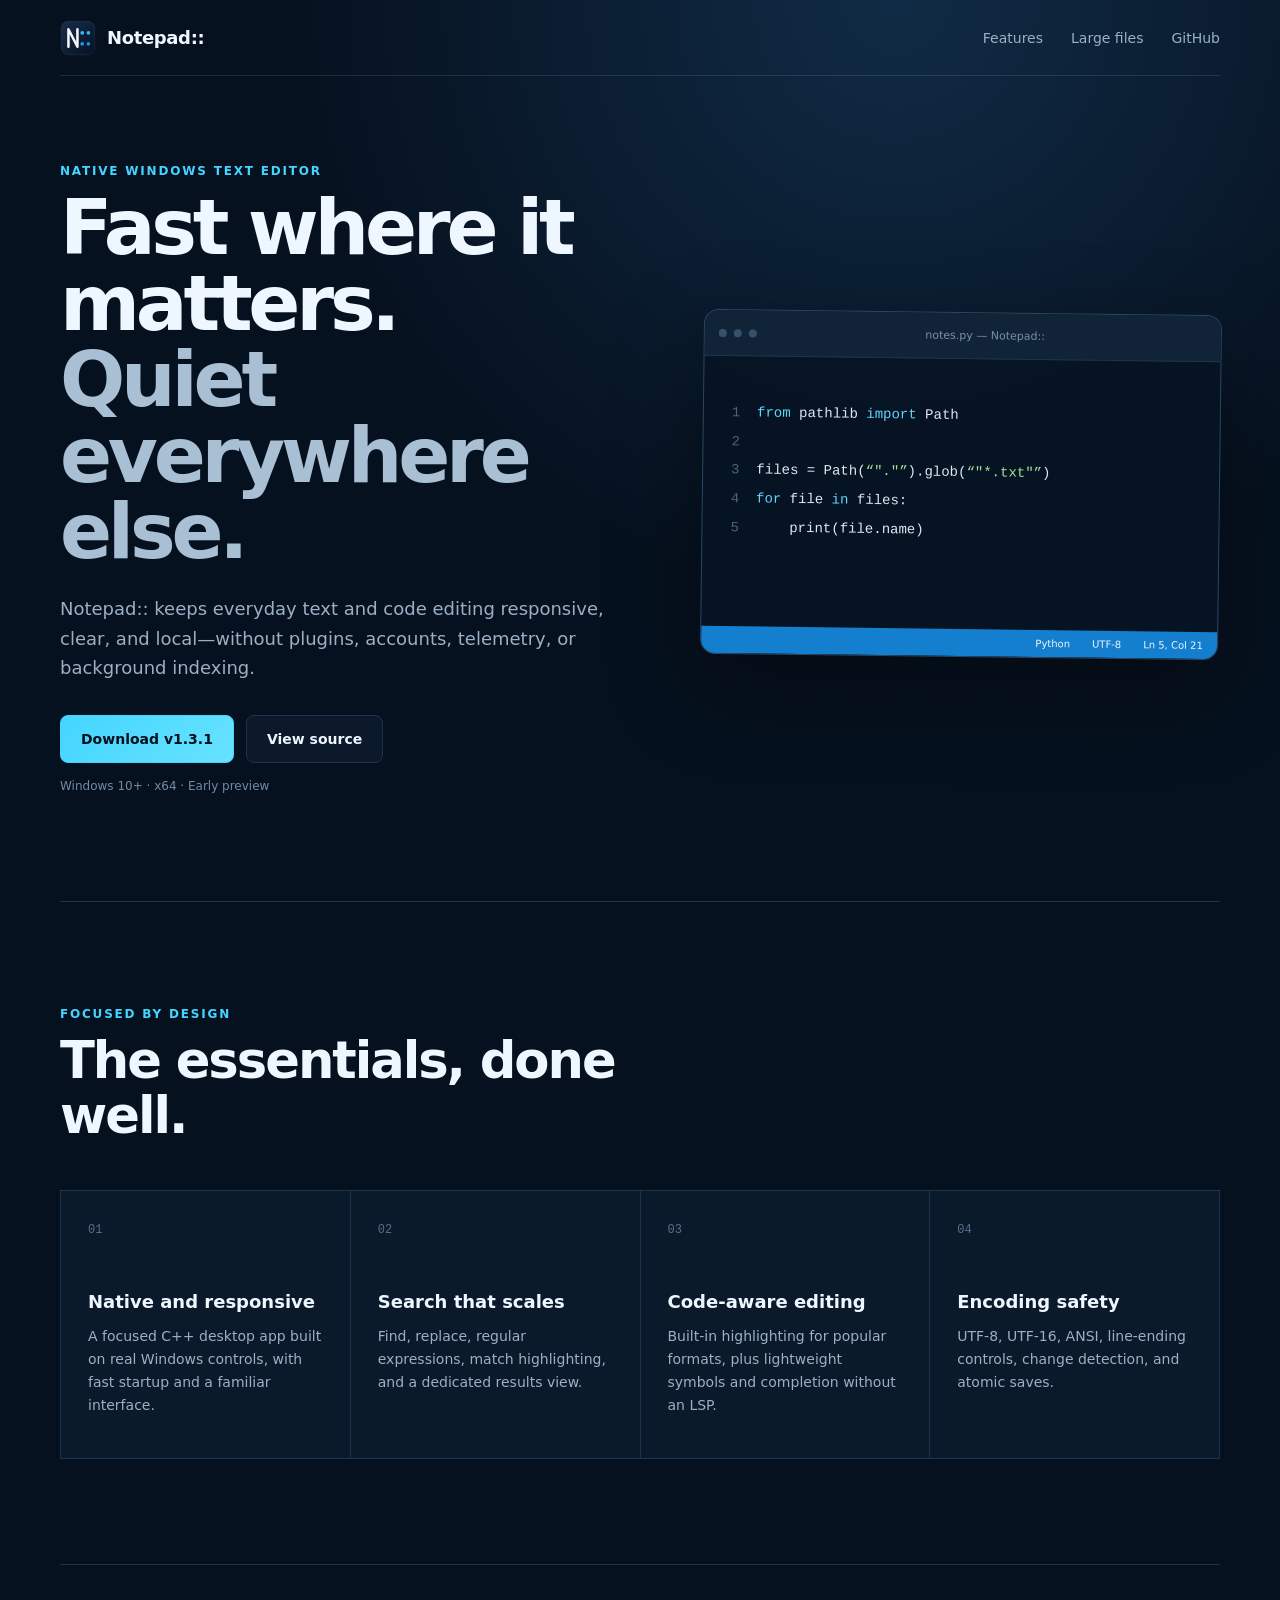
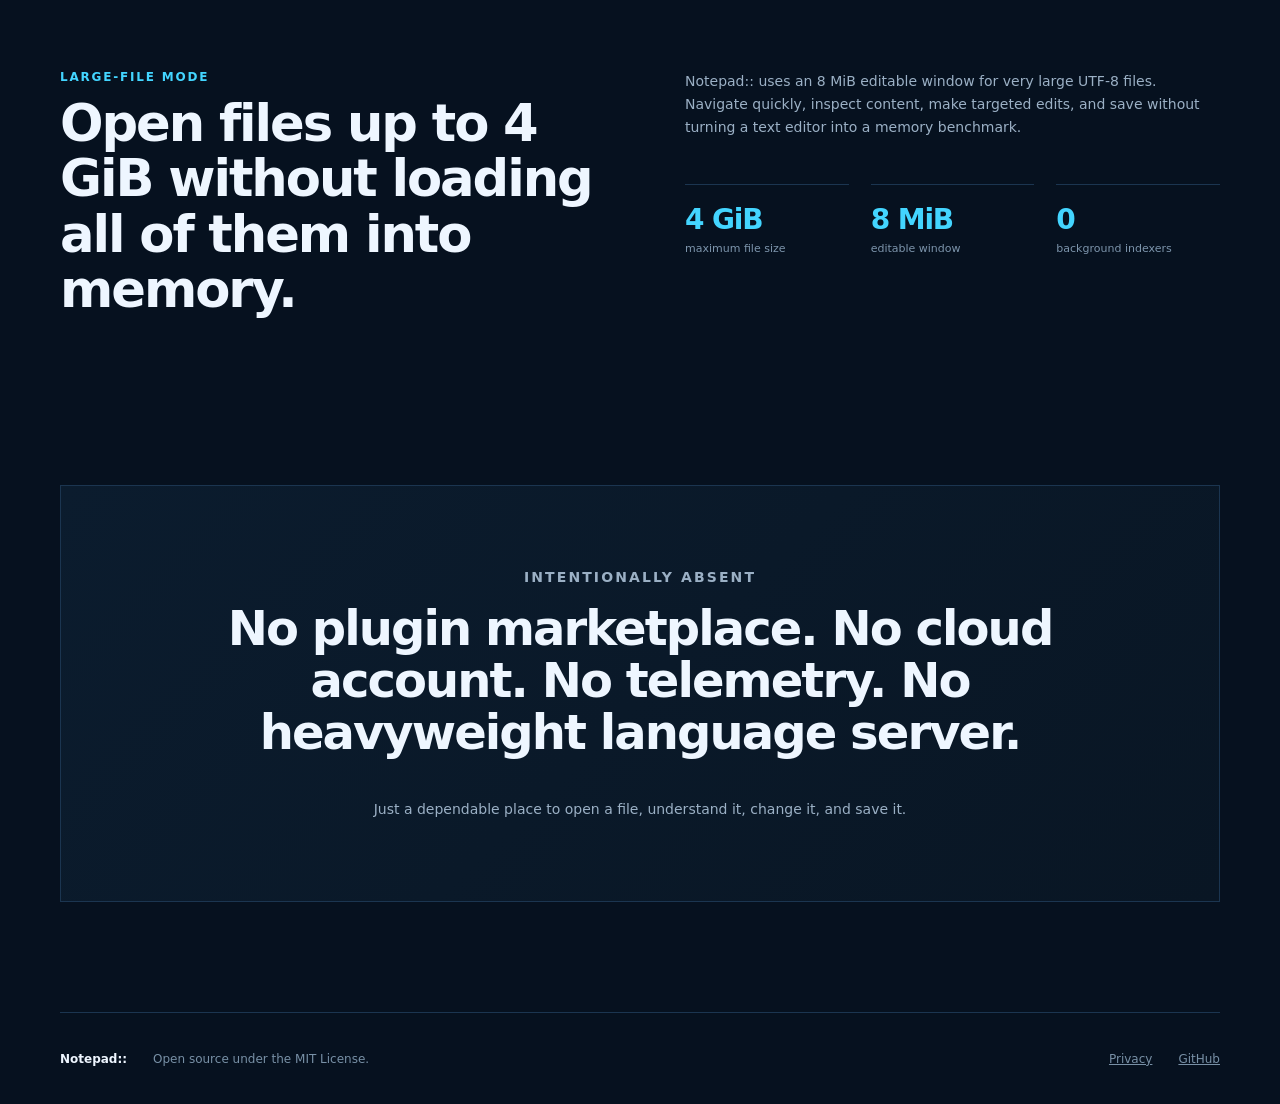
==== commit 1dcce4ae: "release: prepare Notepad Colon 1.3.1 Co-Authored-By: Claude Fable 5.2 <noreply@anthropic.com>" ====
--- a/site/index.html
+++ b/site/index.html
@@ -29,7 +29,7 @@
         <h1>Fast where it matters.<br><span>Quiet everywhere else.</span></h1>
         <p class="lede">Notepad:: keeps everyday text and code editing responsive, clear, and local—without plugins, accounts, telemetry, or background indexing.</p>
         <div class="actions">
-          <a class="button primary" href="https://github.com/mwfl/notepad-colon/releases/tag/v1.3.0">Download v1.3.0</a>
+          <a class="button primary" href="https://github.com/mwfl/notepad-colon/releases/tag/v1.3.1">Download v1.3.1</a>
           <a class="button secondary" href="https://github.com/mwfl/notepad-colon">View source</a>
         </div>
         <p class="platform">Windows 10+ · x64 · Early preview</p>
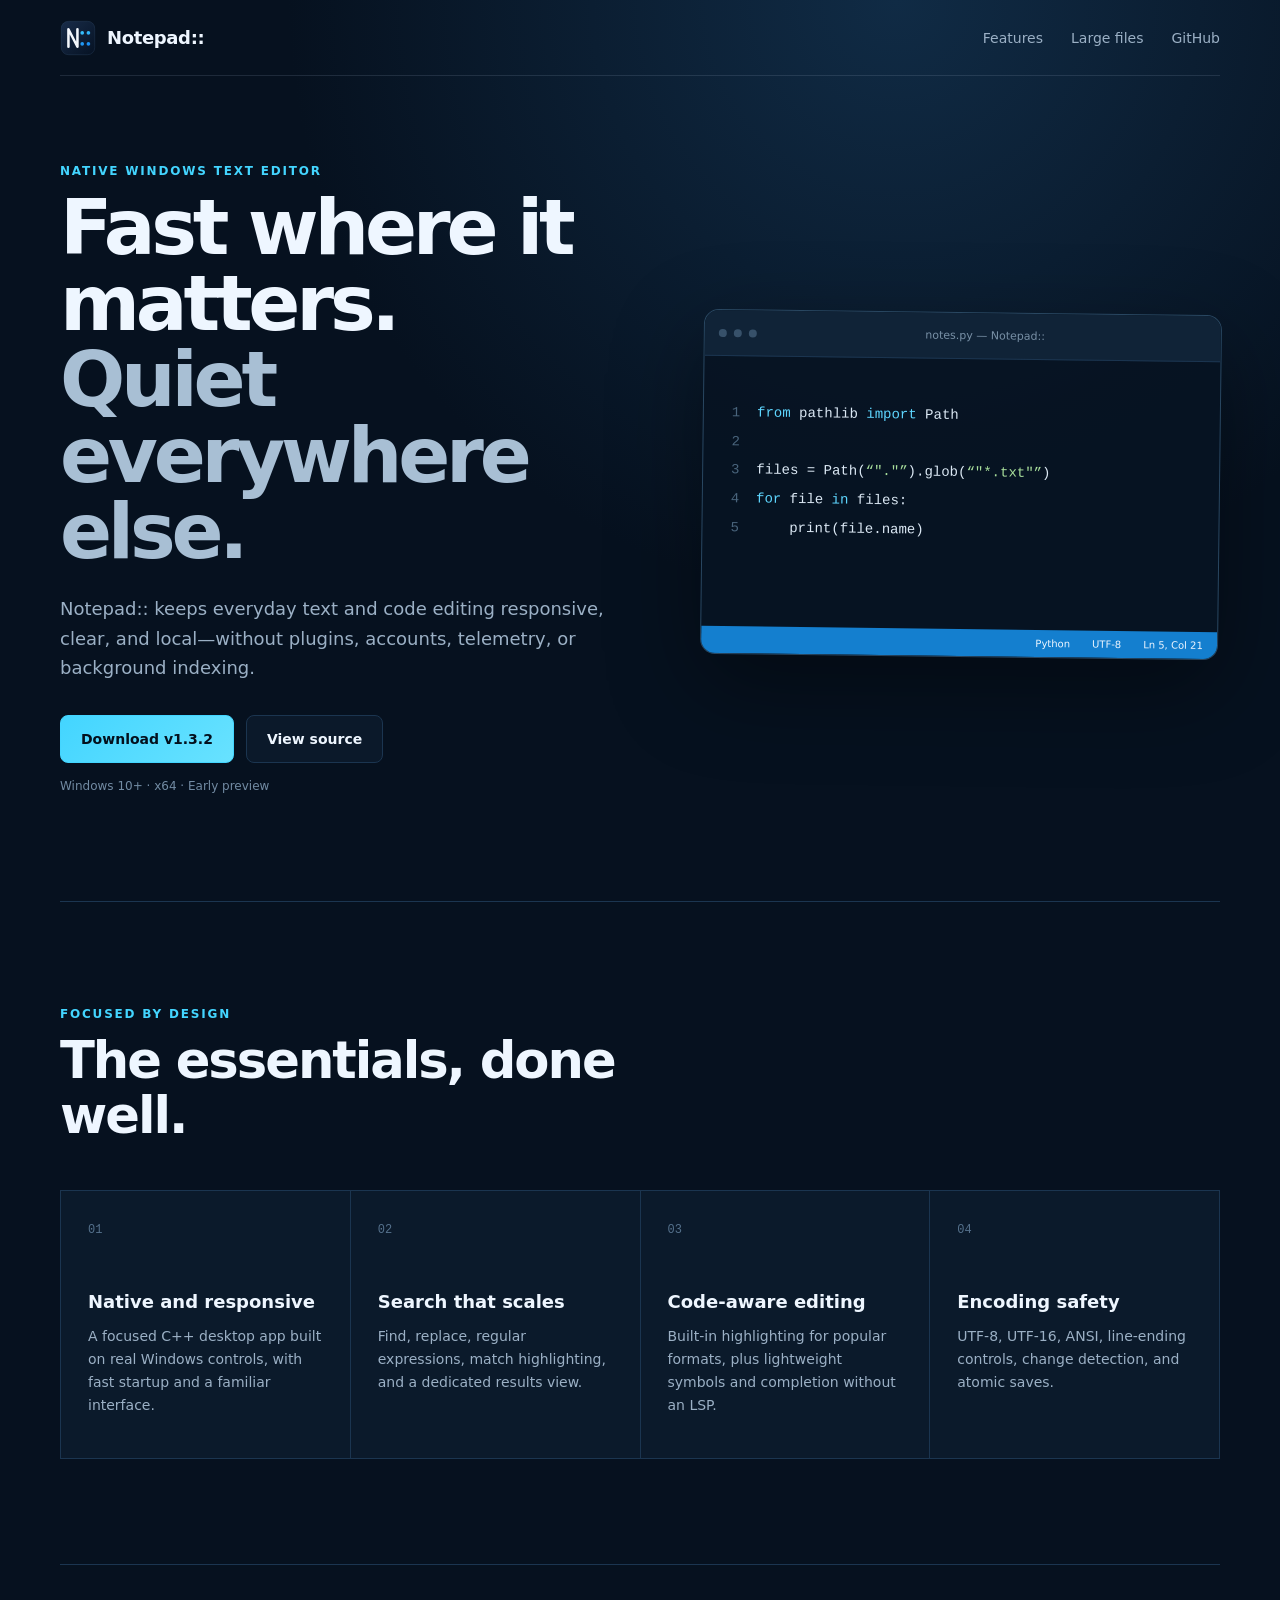
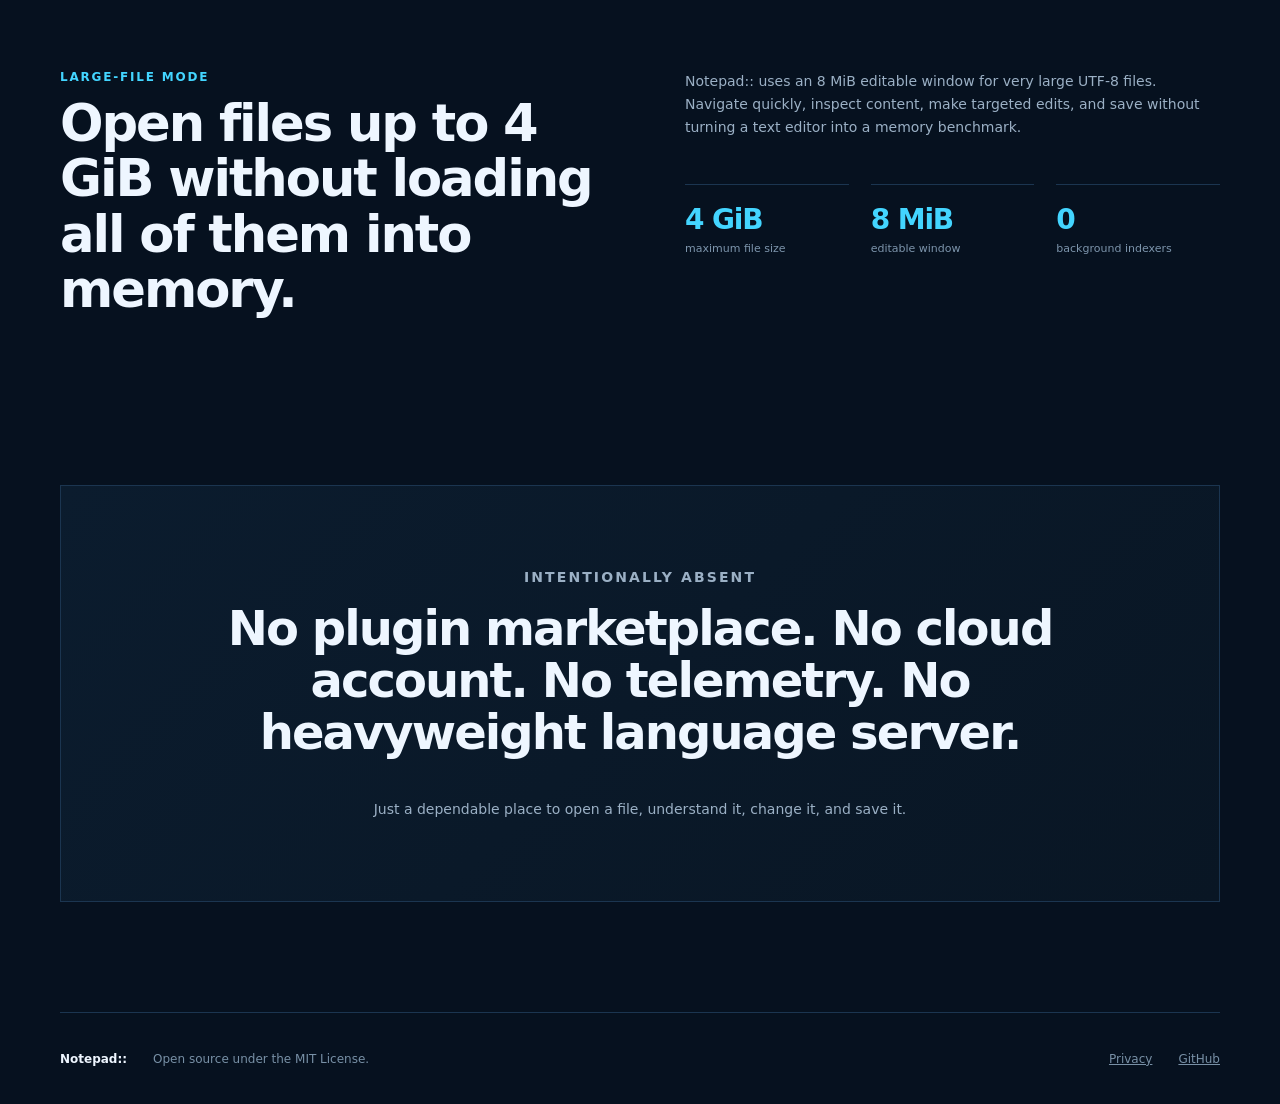
==== commit 39f2e667: "release: prepare Notepad Colon 1.3.2 Co-Authored-By: Claude Fable 5.2 <noreply@anthropic.com>" ====
--- a/site/index.html
+++ b/site/index.html
@@ -29,7 +29,7 @@
         <h1>Fast where it matters.<br><span>Quiet everywhere else.</span></h1>
         <p class="lede">Notepad:: keeps everyday text and code editing responsive, clear, and local—without plugins, accounts, telemetry, or background indexing.</p>
         <div class="actions">
-          <a class="button primary" href="https://github.com/mwfl/notepad-colon/releases/tag/v1.3.1">Download v1.3.1</a>
+          <a class="button primary" href="https://github.com/mwfl/notepad-colon/releases/tag/v1.3.2">Download v1.3.2</a>
           <a class="button secondary" href="https://github.com/mwfl/notepad-colon">View source</a>
         </div>
         <p class="platform">Windows 10+ · x64 · Early preview</p>
